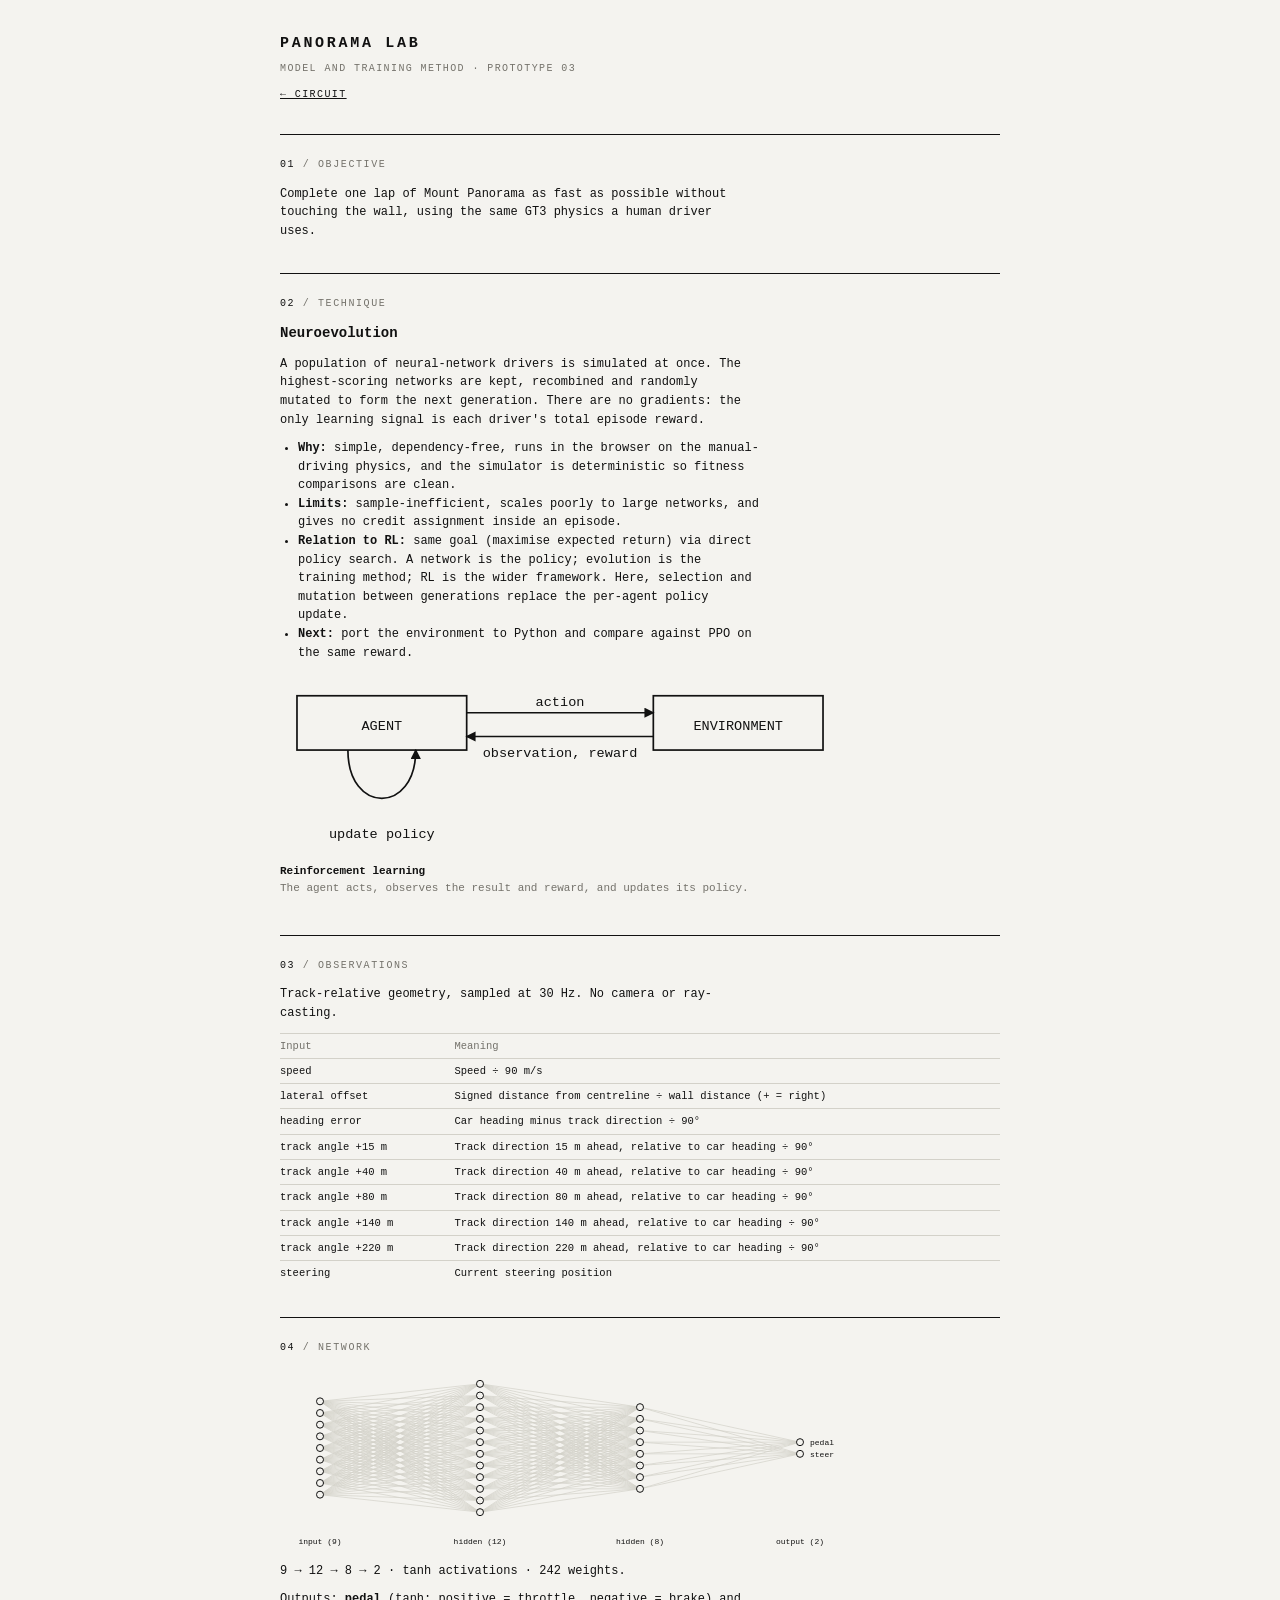
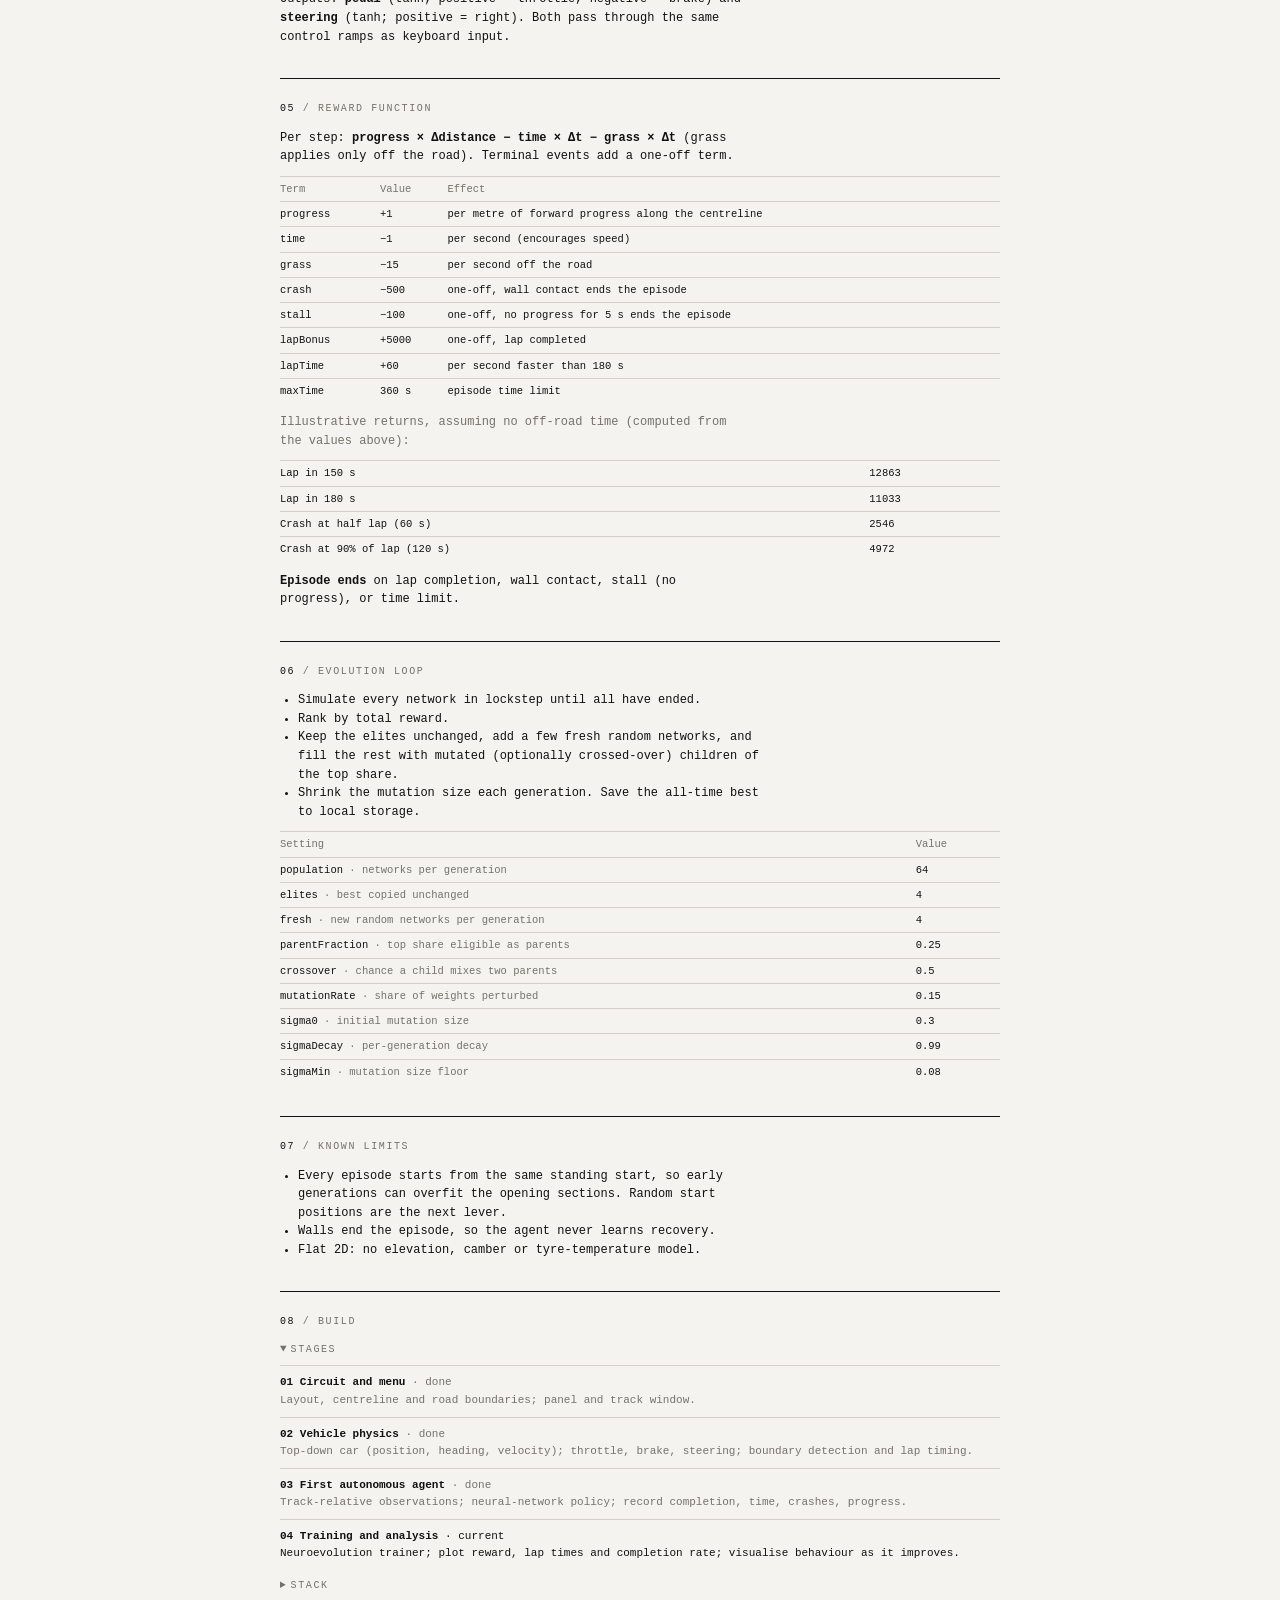
==== model.html @ cdbc01ad "Initial commit" ====
<!doctype html>
<html lang="en">
<head>
<meta charset="utf-8">
<meta name="viewport" content="width=device-width, initial-scale=1">
<title>Panorama Lab · Model</title>
<link rel="stylesheet" href="style.css">
</head>
<body class="doc">
<main>
  <header>
    <h1>Panorama Lab</h1>
    <p class="meta">Model and training method · Prototype 03</p>
    <p class="meta"><a href="index.html">← Circuit</a></p>
  </header>

  <section>
    <h2><span>01</span> / Objective</h2>
    <p>Complete one lap of Mount Panorama as fast as possible without touching the wall, using the same GT3 physics a human driver uses.</p>
  </section>

  <section>
    <h2><span>02</span> / Technique</h2>
    <h3>Neuroevolution</h3>
    <p>A population of neural-network drivers is simulated at once. The highest-scoring networks are kept, recombined and randomly mutated to form the next generation. There are no gradients: the only learning signal is each driver's total episode reward.</p>
    <ul>
      <li><b>Why:</b> simple, dependency-free, runs in the browser on the manual-driving physics, and the simulator is deterministic so fitness comparisons are clean.</li>
      <li><b>Limits:</b> sample-inefficient, scales poorly to large networks, and gives no credit assignment inside an episode.</li>
      <li><b>Relation to RL:</b> same goal (maximise expected return) via direct policy search. A network is the policy; evolution is the training method; RL is the wider framework. Here, selection and mutation between generations replace the per-agent policy update.</li>
      <li><b>Next:</b> port the environment to Python and compare against PPO on the same reward.</li>
    </ul>
    <figure>
      <svg class="fig" viewBox="0 0 330 110" role="img" aria-label="Reinforcement learning loop">
        <defs><marker id="ah" viewBox="0 0 8 8" refX="7" refY="4" markerWidth="6" markerHeight="6" orient="auto"><path d="M0 0L8 4L0 8z"/></marker></defs>
        <rect x="10" y="14" width="100" height="32"/><text x="60" y="34" text-anchor="middle">AGENT</text>
        <rect x="220" y="14" width="100" height="32"/><text x="270" y="34" text-anchor="middle">ENVIRONMENT</text>
        <path class="ar" d="M110 24H220" marker-end="url(#ah)"/><text x="165" y="20" text-anchor="middle">action</text>
        <path class="ar" d="M220 38H110" marker-end="url(#ah)"/><text x="165" y="50" text-anchor="middle">observation, reward</text>
        <path class="ar" d="M40 46C40 84 80 84 80 46" marker-end="url(#ah)"/><text x="60" y="98" text-anchor="middle">update policy</text>
      </svg>
      <figcaption><b>Reinforcement learning</b> The agent acts, observes the result and reward, and updates its policy.</figcaption>
    </figure>
  </section>

  <section>
    <h2><span>03</span> / Observations</h2>
    <p>Track-relative geometry, sampled at 30 Hz. No camera or ray-casting.</p>
    <table><thead><tr><th>Input</th><th>Meaning</th></tr></thead><tbody id="obs"></tbody></table>
  </section>

  <section>
    <h2><span>04</span> / Network</h2>
    <svg id="net" class="fig" viewBox="0 0 560 190" role="img" aria-label="Network architecture"></svg>
    <p id="net-text"></p>
    <p>Outputs: <b>pedal</b> (tanh; positive = throttle, negative = brake) and <b>steering</b> (tanh; positive = right). Both pass through the same control ramps as keyboard input.</p>
  </section>

  <section>
    <h2><span>05</span> / Reward function</h2>
    <p>Per step: <b>progress × Δdistance − time × Δt − grass × Δt</b> (grass applies only off the road). Terminal events add a one-off term.</p>
    <table><thead><tr><th>Term</th><th>Value</th><th>Effect</th></tr></thead><tbody id="reward"></tbody></table>
    <p class="muted">Illustrative returns, assuming no off-road time (computed from the values above):</p>
    <table><tbody id="examples"></tbody></table>
    <p><b>Episode ends</b> on lap completion, wall contact, stall (no progress), or time limit.</p>
  </section>

  <section>
    <h2><span>06</span> / Evolution loop</h2>
    <ul>
      <li>Simulate every network in lockstep until all have ended.</li>
      <li>Rank by total reward.</li>
      <li>Keep the elites unchanged, add a few fresh random networks, and fill the rest with mutated (optionally crossed-over) children of the top share.</li>
      <li>Shrink the mutation size each generation. Save the all-time best to local storage.</li>
    </ul>
    <table><thead><tr><th>Setting</th><th>Value</th></tr></thead><tbody id="cfg"></tbody></table>
  </section>

  <section>
    <h2><span>07</span> / Known limits</h2>
    <ul>
      <li>Every episode starts from the same standing start, so early generations can overfit the opening sections. Random start positions are the next lever.</li>
      <li>Walls end the episode, so the agent never learns recovery.</li>
      <li>Flat 2D: no elevation, camber or tyre-temperature model.</li>
    </ul>
  </section>

  <section>
    <h2><span>08</span> / Build</h2>
    <details open>
      <summary>Stages</summary>
      <ol class="stages">
        <li><b>01 Circuit and menu</b> · done<br>Layout, centreline and road boundaries; panel and track window.</li>
        <li><b>02 Vehicle physics</b> · done<br>Top-down car (position, heading, velocity); throttle, brake, steering; boundary detection and lap timing.</li>
        <li><b>03 First autonomous agent</b> · done<br>Track-relative observations; neural-network policy; record completion, time, crashes, progress.</li>
        <li class="now"><b>04 Training and analysis</b> · current<br>Neuroevolution trainer; plot reward, lap times and completion rate; visualise behaviour as it improves.</li>
      </ol>
    </details>
    <details>
      <summary>Stack</summary>
      <table>
        <thead><tr><th>Component</th><th>Technology</th><th>Purpose</th></tr></thead>
        <tbody>
          <tr><td>Interface</td><td>HTML + CSS</td><td>Layout, type, panels</td></tr>
          <tr><td>Circuit</td><td>SVG</td><td>2D geometry, zoom, overlays</td></tr>
          <tr><td>Interaction</td><td>JavaScript</td><td>Menus, controls, live metrics</td></tr>
          <tr><td>Vehicle physics</td><td>JavaScript</td><td>Steering, accel, braking, grip</td></tr>
          <tr><td>ML training</td><td>JavaScript (Python planned)</td><td>Networks, training experiments</td></tr>
          <tr><td>Later visuals</td><td>Godot / Blender</td><td>Real-time sim or 3D render</td></tr>
        </tbody>
      </table>
      <p class="muted note">Interface and simulation logic stay separate so the JS prototype can later be swapped for a Python training environment or Godot simulator.</p>
    </details>
  </section>
</main>

<script src="track.js"></script>
<script src="env.js"></script>
<script src="brain.js"></script>
<script>
  const E = Env, B = Brain, $ = (id) => document.getElementById(id), n = Math.abs;
  const rows = (id, data) => { $(id).innerHTML = data.map((r) => '<tr>' + r.map((c) => '<td>' + c + '</td>').join('') + '</tr>').join(''); };

  // Observations
  const desc = ['Speed ÷ 90 m/s', 'Signed distance from centreline ÷ wall distance (+ = right)', 'Car heading minus track direction ÷ 90°']
    .concat(E.LOOK.map((d) => 'Track direction ' + d + ' m ahead, relative to car heading ÷ 90°'), ['Current steering position']);
  rows('obs', E.OBS_NAMES.map((name, i) => [name, desc[i] || '']));

  // Network
  (function () {
    const g = $('net'), NS = 'http://www.w3.org/2000/svg', L = B.LAYERS, last = L.length - 1;
    const X = L.map((_, i) => 40 + (i * 480) / last), gap = Math.min(14, 140 / Math.max(...L));
    const Y = (c, i) => 80 + (i - (c - 1) / 2) * gap;
    const mk = (t, a, p) => { const e = document.createElementNS(NS, t); for (const k in a) e.setAttribute(k, a[k]); p.appendChild(e); return e; };
    for (let l = 0; l < last; l++)
      for (let i = 0; i < L[l]; i++) for (let j = 0; j < L[l + 1]; j++)
        mk('line', { x1: X[l], y1: Y(L[l], i), x2: X[l + 1], y2: Y(L[l + 1], j) }, g);
    L.forEach((c, l) => { for (let i = 0; i < c; i++) mk('circle', { cx: X[l], cy: Y(c, i), r: 3.5 }, g); });
    L.forEach((c, l) => {
      mk('text', { x: X[l], y: 176, 'text-anchor': 'middle' }, g).textContent =
        (l === 0 ? 'input' : l === last ? 'output' : 'hidden') + ' (' + c + ')';
    });
    ['pedal', 'steer'].forEach((t, i) => { mk('text', { x: X[last] + 10, y: Y(L[last], i) + 3 }, g).textContent = t; });
    $('net-text').textContent = L.join(' → ') + ' · tanh activations · ' + B.SIZE + ' weights.';
  })();

  // Reward
  const R = E.REWARD;
  rows('reward', [
    ['progress', '+' + n(R.progress), 'per metre of forward progress along the centreline'],
    ['time', '−' + n(R.time), 'per second (encourages speed)'],
    ['grass', '−' + n(R.grass), 'per second off the road'],
    ['crash', '−' + n(R.crash), 'one-off, wall contact ends the episode'],
    ['stall', '−' + n(R.stall), 'one-off, no progress for ' + R.stallTime + ' s ends the episode'],
    ['lapBonus', '+' + n(R.lapBonus), 'one-off, lap completed'],
    ['lapTime', '+' + n(R.lapTime), 'per second faster than ' + R.refTime + ' s'],
    ['maxTime', R.maxTime + ' s', 'episode time limit']
  ]);
  const full = (t) => Math.round(E.LAP_M * n(R.progress) - n(R.time) * t + n(R.lapBonus) + n(R.lapTime) * Math.max(0, R.refTime - t));
  const part = (f, t) => Math.round(E.LAP_M * f * n(R.progress) - n(R.time) * t - n(R.crash));
  rows('examples', [
    ['Lap in 150 s', full(150)],
    ['Lap in 180 s', full(180)],
    ['Crash at half lap (60 s)', part(0.5, 60)],
    ['Crash at 90% of lap (120 s)', part(0.9, 120)]
  ]);

  // Evolution settings
  const cd = {
    population: 'networks per generation', elites: 'best copied unchanged', fresh: 'new random networks per generation',
    parentFraction: 'top share eligible as parents', crossover: 'chance a child mixes two parents',
    mutationRate: 'share of weights perturbed', sigma0: 'initial mutation size', sigmaDecay: 'per-generation decay', sigmaMin: 'mutation size floor'
  };
  rows('cfg', Object.keys(B.CONFIG).map((k) => [k + (cd[k] ? ' <span class="muted">· ' + cd[k] + '</span>' : ''), B.CONFIG[k]]));
</script>
</body>
</html>
---- style.css ----
:root {
  --bg: #f4f3ef; --ink: #111; --mute: #74726b; --soft: #d3d1c9; --accent: #b5522b;
  --mono: ui-monospace, "SF Mono", Menlo, Consolas, monospace;
}
* { box-sizing: border-box; margin: 0; padding: 0; }
body {
  background: var(--bg); color: var(--ink); font: 12px/1.55 var(--mono);
  display: grid; grid-template-columns: 340px minmax(0, 1fr); height: 100vh; overflow: hidden;
}

/* type */
h1 { font-size: 15px; font-weight: 600; letter-spacing: .18em; text-transform: uppercase; margin-bottom: 6px; }
h2 { font-size: 10px; font-weight: 500; letter-spacing: .16em; text-transform: uppercase; color: var(--mute); margin-bottom: 12px; }
h2 span { color: var(--ink); }
h3 { font-size: 14px; font-weight: 600; margin-bottom: 10px; }
.meta, .label { font-size: 10px; letter-spacing: .14em; text-transform: uppercase; color: var(--mute); }
.label { margin: 16px 0 6px; }
.muted, .mute { color: var(--mute); }
.note { font-size: 11px; margin-top: 10px; }

/* panel */
.panel { overflow: auto; border-right: 1px solid var(--ink); }
.panel > * { padding: 18px 20px; border-bottom: 1px solid var(--ink); }
.panel > *:last-child { border-bottom: 0; }
.kv { display: grid; grid-template-columns: auto 1fr; gap: 4px 14px; }
.kv dt { color: var(--mute); }
.episode { display: block; font-size: 30px; font-weight: 600; letter-spacing: .04em; line-height: 1.1; }
.row { display: flex; justify-content: space-between; }
.out { margin-bottom: 10px; }
.meter { position: relative; height: 4px; background: var(--soft); margin-top: 4px; }
.meter i { position: absolute; top: 0; bottom: 0; left: 0; width: 0; background: var(--ink); }
.meter.centre::after { content: ""; position: absolute; left: 50%; top: -3px; bottom: -3px; width: 1px; background: var(--mute); }

/* figures */
figure { margin-bottom: 16px; }
figcaption { font-size: 11px; color: var(--mute); }
figcaption b { display: block; color: var(--ink); font-weight: 600; }
.fig { width: 100%; height: auto; display: block; margin-bottom: 4px; }
.fig line { stroke: var(--soft); stroke-width: .7; }
.fig line.ax { stroke: var(--ink); stroke-width: 1; }
.fig circle { fill: var(--bg); stroke: var(--ink); stroke-width: 1; }
.fig rect { fill: none; stroke: var(--ink); }
.fig text { font: 8px var(--mono); fill: var(--ink); }
.fig text.mute { fill: var(--mute); }
.fig .ar { stroke: var(--ink); fill: none; stroke-width: 1; }
#ah path { fill: var(--ink); }

/* details */
details { margin-bottom: 8px; }
summary { cursor: pointer; font-size: 10px; letter-spacing: .16em; text-transform: uppercase; color: var(--mute); margin-bottom: 8px; }
.stages { list-style: none; }
.stages li { padding: 8px 0; border-top: 1px solid var(--soft); color: var(--mute); font-size: 11px; }
.stages li b { color: var(--ink); }
.stages li.now { color: var(--ink); }
table { width: 100%; border-collapse: collapse; font-size: 10.5px; }
th, td { text-align: left; vertical-align: top; padding: 4px 8px 4px 0; border-top: 1px solid var(--soft); }
th { color: var(--mute); font-weight: 500; }

/* viewport */
.view { display: grid; grid-template-rows: auto minmax(0, 1fr) auto; min-width: 0; min-height: 0; }
.bar-t, .bar-b {
  display: flex; align-items: baseline; gap: 20px; padding: 12px 18px;
  font-size: 10px; letter-spacing: .14em; text-transform: uppercase; color: var(--mute);
}
.bar-t { border-bottom: 1px solid var(--ink); }
.bar-b { border-top: 1px solid var(--ink); }
.bar-t b, .bar-b b { color: var(--ink); font-weight: 600; }
.sp { margin-left: auto; }
button {
  font: inherit; letter-spacing: .14em; text-transform: uppercase; color: var(--ink);
  background: none; border: 1px solid var(--ink); padding: 2px 10px; cursor: pointer;
}
button:hover { background: var(--ink); color: var(--bg); }

/* circuit */
#circuit { width: 100%; height: 100%; display: block; cursor: grab; touch-action: none; }
#circuit:active { cursor: grabbing; }
.road { fill: rgba(17, 17, 17, .045); fill-rule: evenodd; stroke: none; }
.edge { fill: none; stroke: var(--ink); stroke-width: 1.2; vector-effect: non-scaling-stroke; }
.mid  { fill: none; stroke: var(--mute); stroke-width: 1; stroke-dasharray: 4 5; vector-effect: non-scaling-stroke; }
.sf   { stroke: var(--accent); stroke-width: 3; vector-effect: non-scaling-stroke; }
.dir  { fill: var(--accent); }
.lead { stroke: var(--soft); stroke-width: 1; vector-effect: non-scaling-stroke; }
.dot  { fill: var(--ink); }
.dot.sf-tag { fill: var(--accent); }
.lbl  { font-family: var(--mono); fill: var(--ink); letter-spacing: .04em; pointer-events: none; }
.lbl.sf-tag { fill: var(--accent); font-weight: 600; }
.car  { fill: var(--accent); }

@media (max-width: 820px) {
  body { grid-template-columns: 1fr; height: auto; overflow: auto; }
  .panel { border-right: 0; border-bottom: 1px solid var(--ink); overflow: visible; }
  .view { height: 80vh; }
}

/* training */
.btns { display: flex; flex-wrap: wrap; gap: 6px; margin-bottom: 12px; }
.btns button.on { background: var(--ink); color: var(--bg); }
select { font: inherit; color: var(--ink); background: none; border: 1px solid var(--ink); padding: 1px 6px; margin-left: 8px; }
a { color: var(--ink); }
.ag { fill: var(--mute); opacity: .55; }
.ag.lead { fill: var(--accent); opacity: 1; }
#chart path { fill: none; stroke-width: 1.2; }
#c-best { stroke: var(--accent); }
#c-mean { stroke: var(--mute); stroke-dasharray: 3 3; }

/* documentation page */
body.doc { display: block; height: auto; overflow: auto; }
.doc main { max-width: 760px; margin: 0 auto; padding: 32px 20px 64px; }
.doc section { padding: 22px 0; border-top: 1px solid var(--ink); }
.doc header { padding-bottom: 22px; }
.doc p, .doc ul { max-width: 64ch; margin-bottom: 10px; }
.doc ul { margin-left: 18px; }
.doc table { margin-bottom: 10px; }
.doc td:first-child { white-space: nowrap; }
.doc .fig { max-width: 560px; }
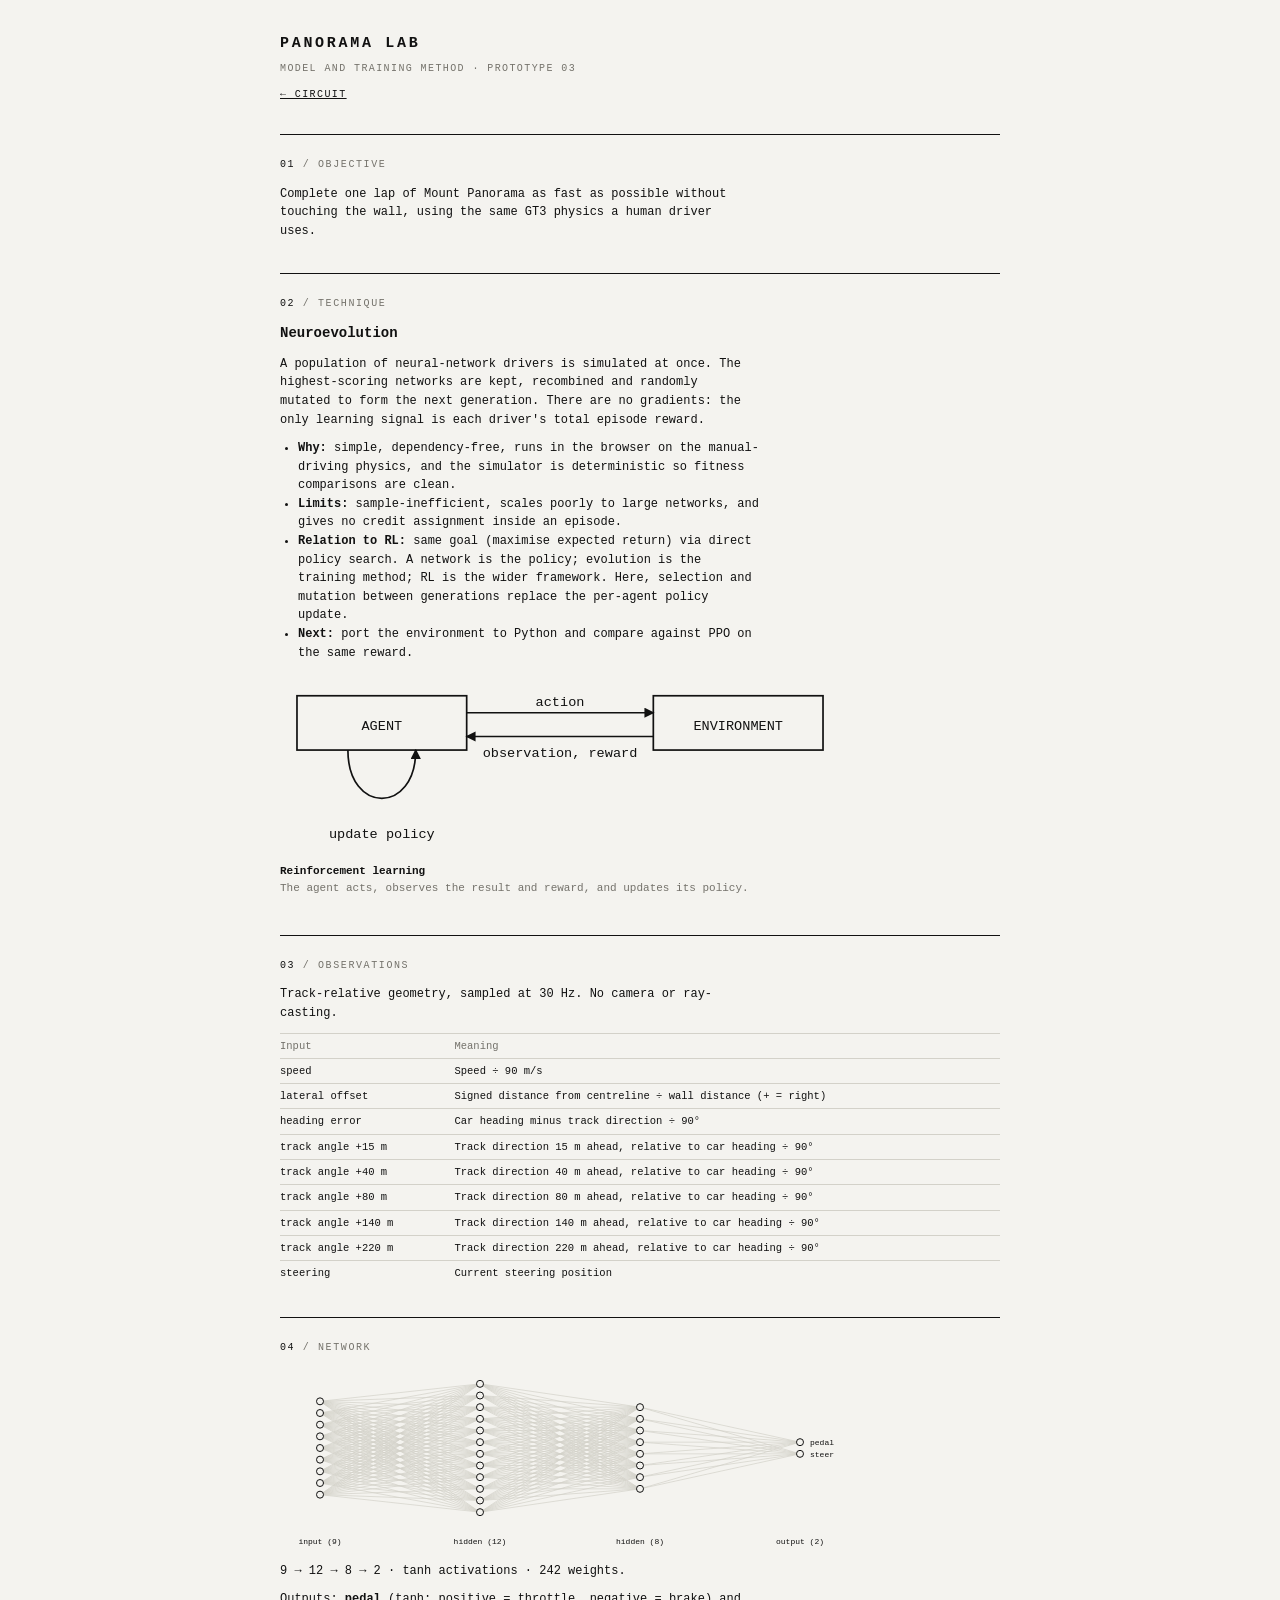
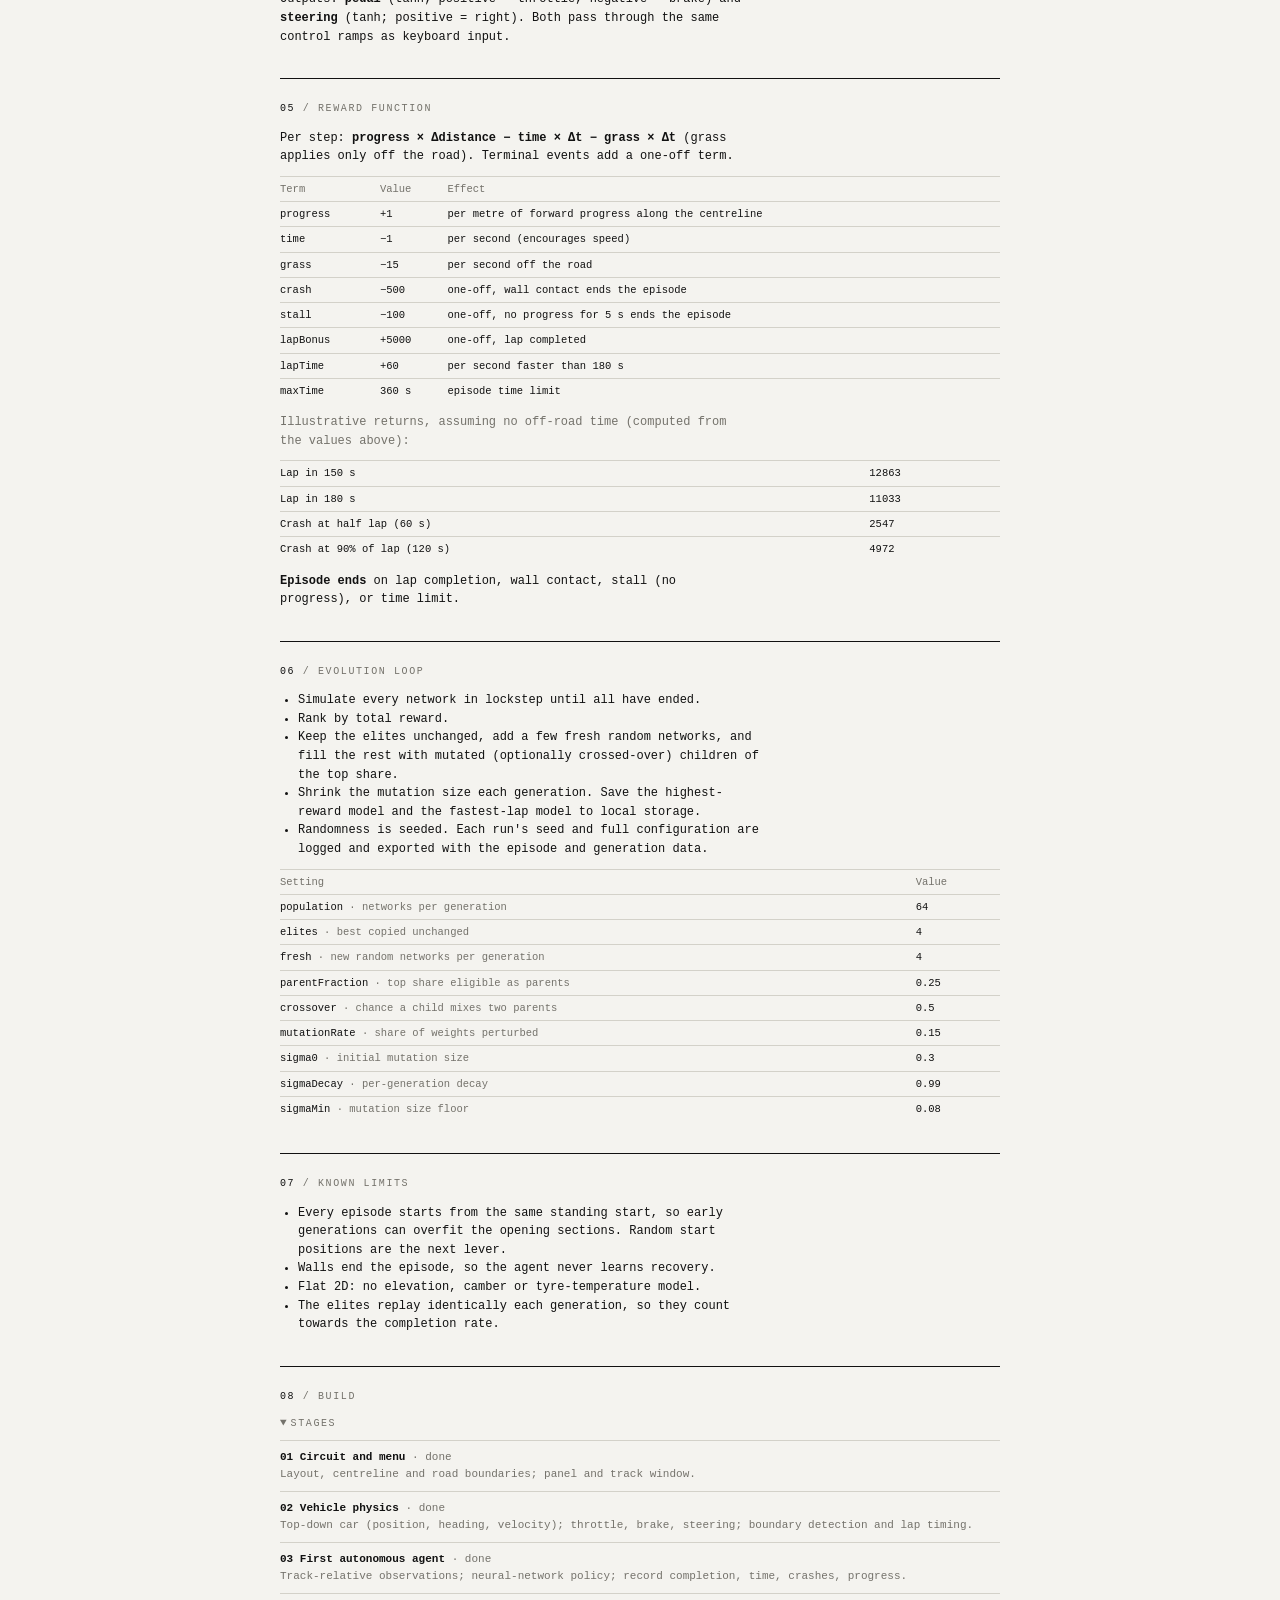
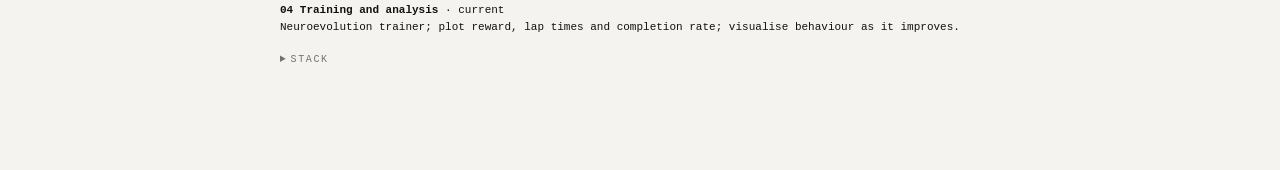
==== commit 7f647b7f: "final prototype 01" ====
--- a/model.html
+++ b/model.html
@@ -70,7 +70,8 @@
       <li>Simulate every network in lockstep until all have ended.</li>
       <li>Rank by total reward.</li>
       <li>Keep the elites unchanged, add a few fresh random networks, and fill the rest with mutated (optionally crossed-over) children of the top share.</li>
-      <li>Shrink the mutation size each generation. Save the all-time best to local storage.</li>
+      <li>Shrink the mutation size each generation. Save the highest-reward model and the fastest-lap model to local storage.</li>
+      <li>Randomness is seeded. Each run's seed and full configuration are logged and exported with the episode and generation data.</li>
     </ul>
     <table><thead><tr><th>Setting</th><th>Value</th></tr></thead><tbody id="cfg"></tbody></table>
   </section>
@@ -81,6 +82,7 @@
       <li>Every episode starts from the same standing start, so early generations can overfit the opening sections. Random start positions are the next lever.</li>
       <li>Walls end the episode, so the agent never learns recovery.</li>
       <li>Flat 2D: no elevation, camber or tyre-temperature model.</li>
+      <li>The elites replay identically each generation, so they count towards the completion rate.</li>
     </ul>
   </section>
 
@@ -118,33 +120,79 @@
 <script src="brain.js"></script>
 <script>
   const E = Env, B = Brain, $ = (id) => document.getElementById(id), n = Math.abs;
-  const rows = (id, data) => { $(id).innerHTML = data.map((r) => '<tr>' + r.map((c) => '<td>' + c + '</td>').join('') + '</tr>').join(''); };
+  const rows = (id, data) => {
+    $(id).innerHTML = data.map((r) =>
+      '<tr>' + r.map((c) => '<td>' + c + '</td>').join('') + '</tr>'
+    ).join('');
+  };
 
   // Observations
-  const desc = ['Speed ÷ 90 m/s', 'Signed distance from centreline ÷ wall distance (+ = right)', 'Car heading minus track direction ÷ 90°']
-    .concat(E.LOOK.map((d) => 'Track direction ' + d + ' m ahead, relative to car heading ÷ 90°'), ['Current steering position']);
+  const desc = [
+    'Speed ÷ 90 m/s',
+    'Signed distance from centreline ÷ wall distance (+ = right)',
+    'Car heading minus track direction ÷ 90°'
+  ].concat(
+    E.LOOK.map((d) => 'Track direction ' + d + ' m ahead, relative to car heading ÷ 90°'),
+    ['Current steering position']
+  );
+
   rows('obs', E.OBS_NAMES.map((name, i) => [name, desc[i] || '']));
 
   // Network
   (function () {
     const g = $('net'), NS = 'http://www.w3.org/2000/svg', L = B.LAYERS, last = L.length - 1;
-    const X = L.map((_, i) => 40 + (i * 480) / last), gap = Math.min(14, 140 / Math.max(...L));
+    const X = L.map((_, i) => 40 + (i * 480) / last);
+    const gap = Math.min(14, 140 / Math.max(...L));
     const Y = (c, i) => 80 + (i - (c - 1) / 2) * gap;
-    const mk = (t, a, p) => { const e = document.createElementNS(NS, t); for (const k in a) e.setAttribute(k, a[k]); p.appendChild(e); return e; };
-    for (let l = 0; l < last; l++)
-      for (let i = 0; i < L[l]; i++) for (let j = 0; j < L[l + 1]; j++)
-        mk('line', { x1: X[l], y1: Y(L[l], i), x2: X[l + 1], y2: Y(L[l + 1], j) }, g);
-    L.forEach((c, l) => { for (let i = 0; i < c; i++) mk('circle', { cx: X[l], cy: Y(c, i), r: 3.5 }, g); });
+
+    const mk = (t, a, p) => {
+      const e = document.createElementNS(NS, t);
+      for (const k in a) e.setAttribute(k, a[k]);
+      p.appendChild(e);
+      return e;
+    };
+
+    for (let l = 0; l < last; l++) {
+      for (let i = 0; i < L[l]; i++) {
+        for (let j = 0; j < L[l + 1]; j++) {
+          mk('line', {
+            x1: X[l],
+            y1: Y(L[l], i),
+            x2: X[l + 1],
+            y2: Y(L[l + 1], j)
+          }, g);
+        }
+      }
+    }
+
     L.forEach((c, l) => {
-      mk('text', { x: X[l], y: 176, 'text-anchor': 'middle' }, g).textContent =
+      for (let i = 0; i < c; i++) {
+        mk('circle', { cx: X[l], cy: Y(c, i), r: 3.5 }, g);
+      }
+    });
+
+    L.forEach((c, l) => {
+      mk('text', {
+        x: X[l],
+        y: 176,
+        'text-anchor': 'middle'
+      }, g).textContent =
         (l === 0 ? 'input' : l === last ? 'output' : 'hidden') + ' (' + c + ')';
     });
-    ['pedal', 'steer'].forEach((t, i) => { mk('text', { x: X[last] + 10, y: Y(L[last], i) + 3 }, g).textContent = t; });
+
+    ['pedal', 'steer'].forEach((t, i) => {
+      mk('text', {
+        x: X[last] + 10,
+        y: Y(L[last], i) + 3
+      }, g).textContent = t;
+    });
+
     $('net-text').textContent = L.join(' → ') + ' · tanh activations · ' + B.SIZE + ' weights.';
   })();
 
   // Reward
   const R = E.REWARD;
+
   rows('reward', [
     ['progress', '+' + n(R.progress), 'per metre of forward progress along the centreline'],
     ['time', '−' + n(R.time), 'per second (encourages speed)'],
@@ -155,8 +203,20 @@
     ['lapTime', '+' + n(R.lapTime), 'per second faster than ' + R.refTime + ' s'],
     ['maxTime', R.maxTime + ' s', 'episode time limit']
   ]);
-  const full = (t) => Math.round(E.LAP_M * n(R.progress) - n(R.time) * t + n(R.lapBonus) + n(R.lapTime) * Math.max(0, R.refTime - t));
-  const part = (f, t) => Math.round(E.LAP_M * f * n(R.progress) - n(R.time) * t - n(R.crash));
+
+  const full = (t) => Math.round(
+    E.LAP_M * n(R.progress) -
+    n(R.time) * t +
+    n(R.lapBonus) +
+    n(R.lapTime) * Math.max(0, R.refTime - t)
+  );
+
+  const part = (f, t) => Math.round(
+    E.LAP_M * f * n(R.progress) -
+    n(R.time) * t -
+    n(R.crash)
+  );
+
   rows('examples', [
     ['Lap in 150 s', full(150)],
     ['Lap in 180 s', full(180)],
@@ -166,11 +226,21 @@
 
   // Evolution settings
   const cd = {
-    population: 'networks per generation', elites: 'best copied unchanged', fresh: 'new random networks per generation',
-    parentFraction: 'top share eligible as parents', crossover: 'chance a child mixes two parents',
-    mutationRate: 'share of weights perturbed', sigma0: 'initial mutation size', sigmaDecay: 'per-generation decay', sigmaMin: 'mutation size floor'
+    population: 'networks per generation',
+    elites: 'best copied unchanged',
+    fresh: 'new random networks per generation',
+    parentFraction: 'top share eligible as parents',
+    crossover: 'chance a child mixes two parents',
+    mutationRate: 'share of weights perturbed',
+    sigma0: 'initial mutation size',
+    sigmaDecay: 'per-generation decay',
+    sigmaMin: 'mutation size floor'
   };
-  rows('cfg', Object.keys(B.CONFIG).map((k) => [k + (cd[k] ? ' <span class="muted">· ' + cd[k] + '</span>' : ''), B.CONFIG[k]]));
+
+  rows('cfg', Object.keys(B.CONFIG).map((k) => [
+    k + (cd[k] ? ' <span class="muted">· ' + cd[k] + '</span>' : ''),
+    B.CONFIG[k]
+  ]));
 </script>
 </body>
 </html>
--- a/style.css
+++ b/style.css
@@ -113,4 +113,163 @@
 .doc ul { margin-left: 18px; }
 .doc table { margin-bottom: 10px; }
 .doc td:first-child { white-space: nowrap; }
-.doc .fig { max-width: 560px; }+.doc .fig { max-width: 560px; }
+
+.network-panel {
+  position: absolute;
+  z-index: 20;
+  top: 56px;
+  right: 16px;
+  width: min(560px, calc(100% - 32px));
+  max-height: calc(100% - 100px);
+  overflow: auto;
+  box-sizing: border-box;
+  padding: 18px;
+  background: #fefefe;
+  color: #2a2a2a;
+  border: 1px solid #2a2a2a;
+}
+
+.network-panel[hidden] {
+  display: none;
+}
+
+/* Header */
+.network-header {
+  display: flex;
+  justify-content: space-between;
+  align-items: flex-start;
+  gap: 16px;
+}
+
+.network-header h2 {
+  margin: 0;
+  font-size: 1.1rem;
+}
+
+.network-header p {
+  margin: 6px 0 12px;
+}
+
+#network-close {
+  flex-shrink: 0;
+  font-size: 1.4rem;
+  line-height: 1;
+  padding: 4px 8px;
+}
+
+/* Neural network diagram */
+#network-live {
+  display: block;
+  width: 100%;
+  height: auto;
+  overflow: visible;
+}
+
+/* Input observations beneath the diagram */
+.network-inputs {
+  border-top: 1px solid #d8d8d8;
+  padding-top: 12px;
+  margin-top: 8px;
+}
+
+.network-section-heading {
+  display: flex;
+  justify-content: space-between;
+  align-items: center;
+  gap: 12px;
+  margin-bottom: 10px;
+  color: #888888;
+  font-size: 10px;
+  letter-spacing: 0.08em;
+}
+
+#network-input-list {
+  display: grid;
+  grid-template-columns: repeat(2, minmax(0, 1fr));
+  gap: 8px 18px;
+}
+
+.network-input-row {
+  display: grid;
+  grid-template-columns: 24px minmax(20px, 1fr) 48px;
+  align-items: center;
+  gap: 8px;
+  min-width: 0;
+  font-size: 11px;
+  font-variant-numeric: tabular-nums;
+}
+
+.network-input-name {
+  color: #888888;
+}
+
+.network-input-meter {
+  height: 4px;
+  min-width: 0;
+  overflow: hidden;
+  background: #e8e8e8;
+}
+
+.network-input-meter i {
+  display: block;
+  height: 100%;
+  background: #d64545;
+  transition: width 80ms linear;
+}
+
+.network-input-meter i.negative {
+  background: #2a2a2a;
+}
+
+.network-input-value {
+  color: #2a2a2a;
+  text-align: right;
+}
+
+/* Output readouts */
+.network-readouts {
+  display: grid;
+  grid-template-columns: 1fr 1fr;
+  gap: 12px;
+  border-top: 1px solid #2a2a2a;
+  padding-top: 12px;
+  margin-top: 12px;
+}
+
+.network-readouts div {
+  display: grid;
+  gap: 5px;
+}
+
+.network-readouts strong {
+  font-variant-numeric: tabular-nums;
+  font-size: 1.2rem;
+}
+
+/* Connection and activation legend */
+.network-legend {
+  font-size: 0.75rem;
+  margin-bottom: 0;
+}
+
+/* Responsive layout */
+@media (max-width: 650px) {
+  .network-panel {
+    top: 48px;
+    right: 8px;
+    width: calc(100% - 16px);
+    max-height: calc(100% - 64px);
+    padding: 12px;
+  }
+}
+
+@media (max-width: 480px) {
+  #network-input-list {
+    grid-template-columns: minmax(0, 1fr);
+  }
+
+  .network-input-row {
+    grid-template-columns: 24px minmax(20px, 1fr) 48px;
+  }
+}
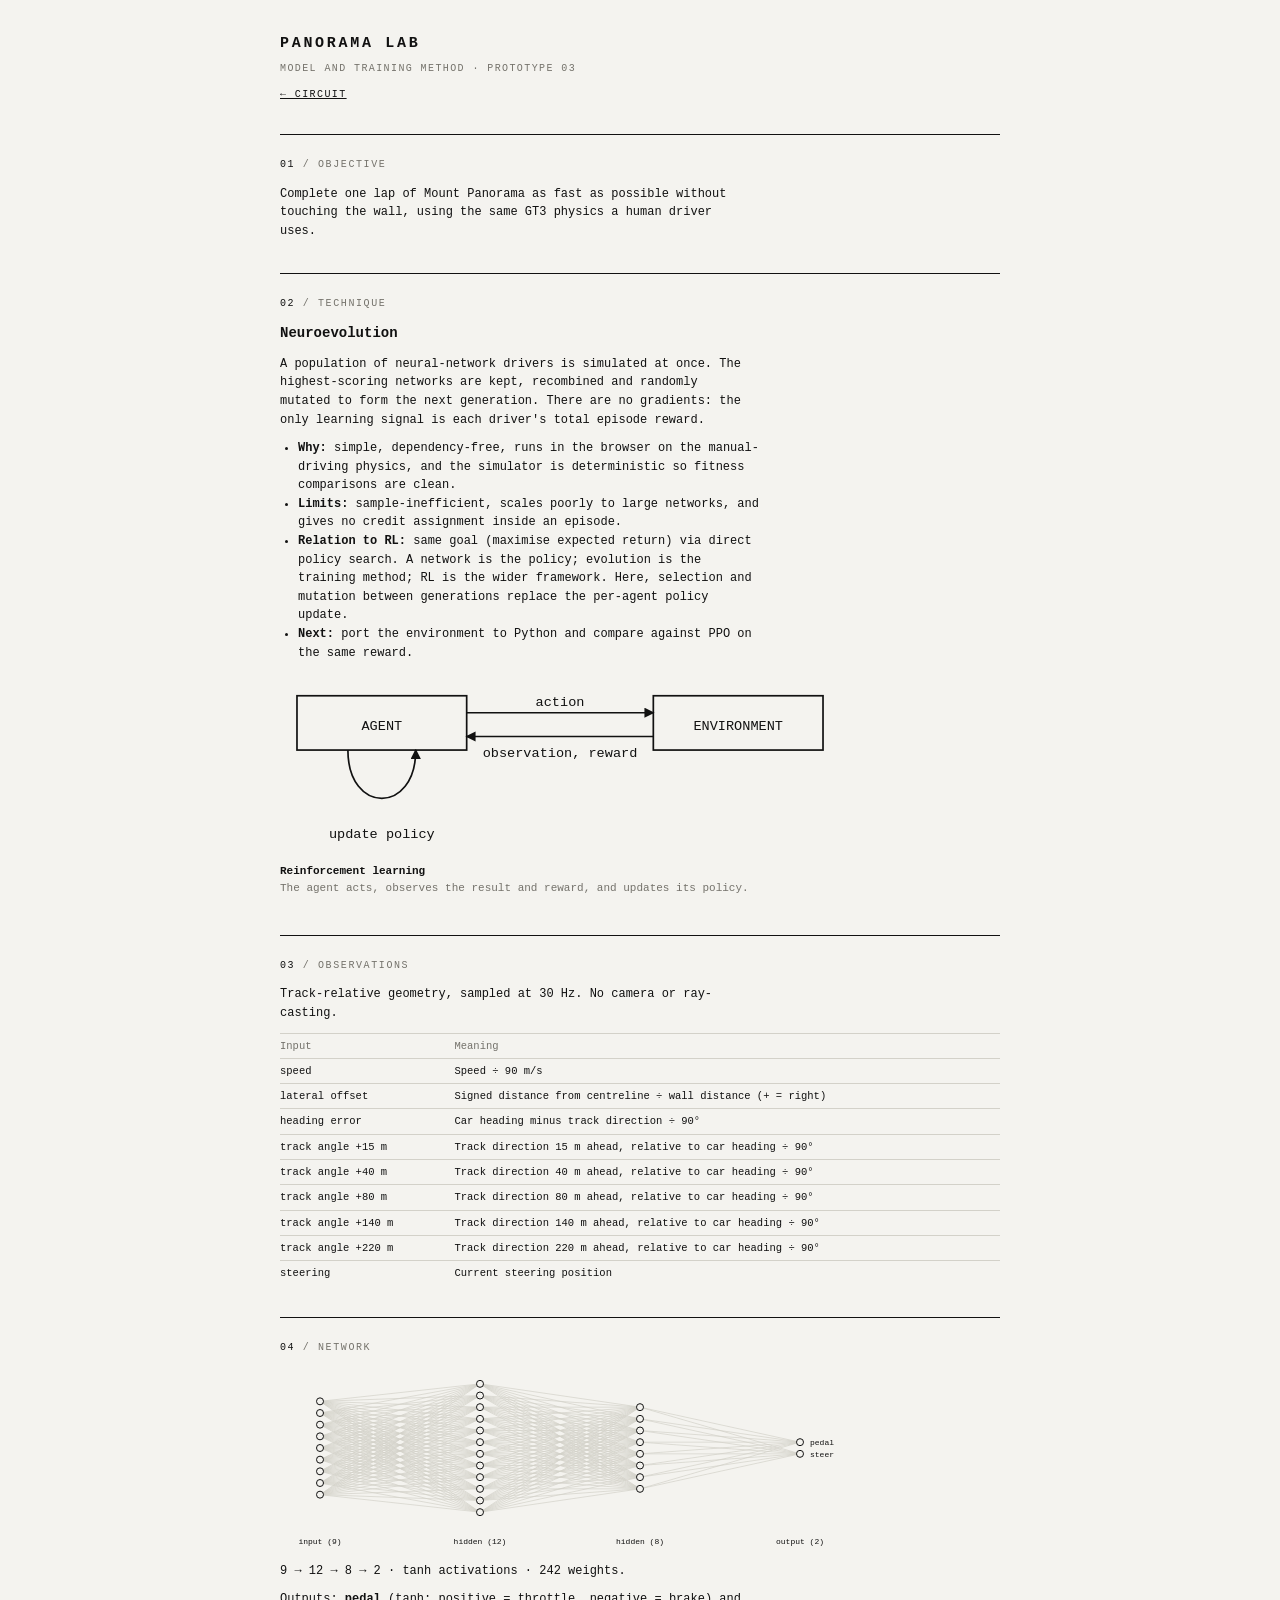
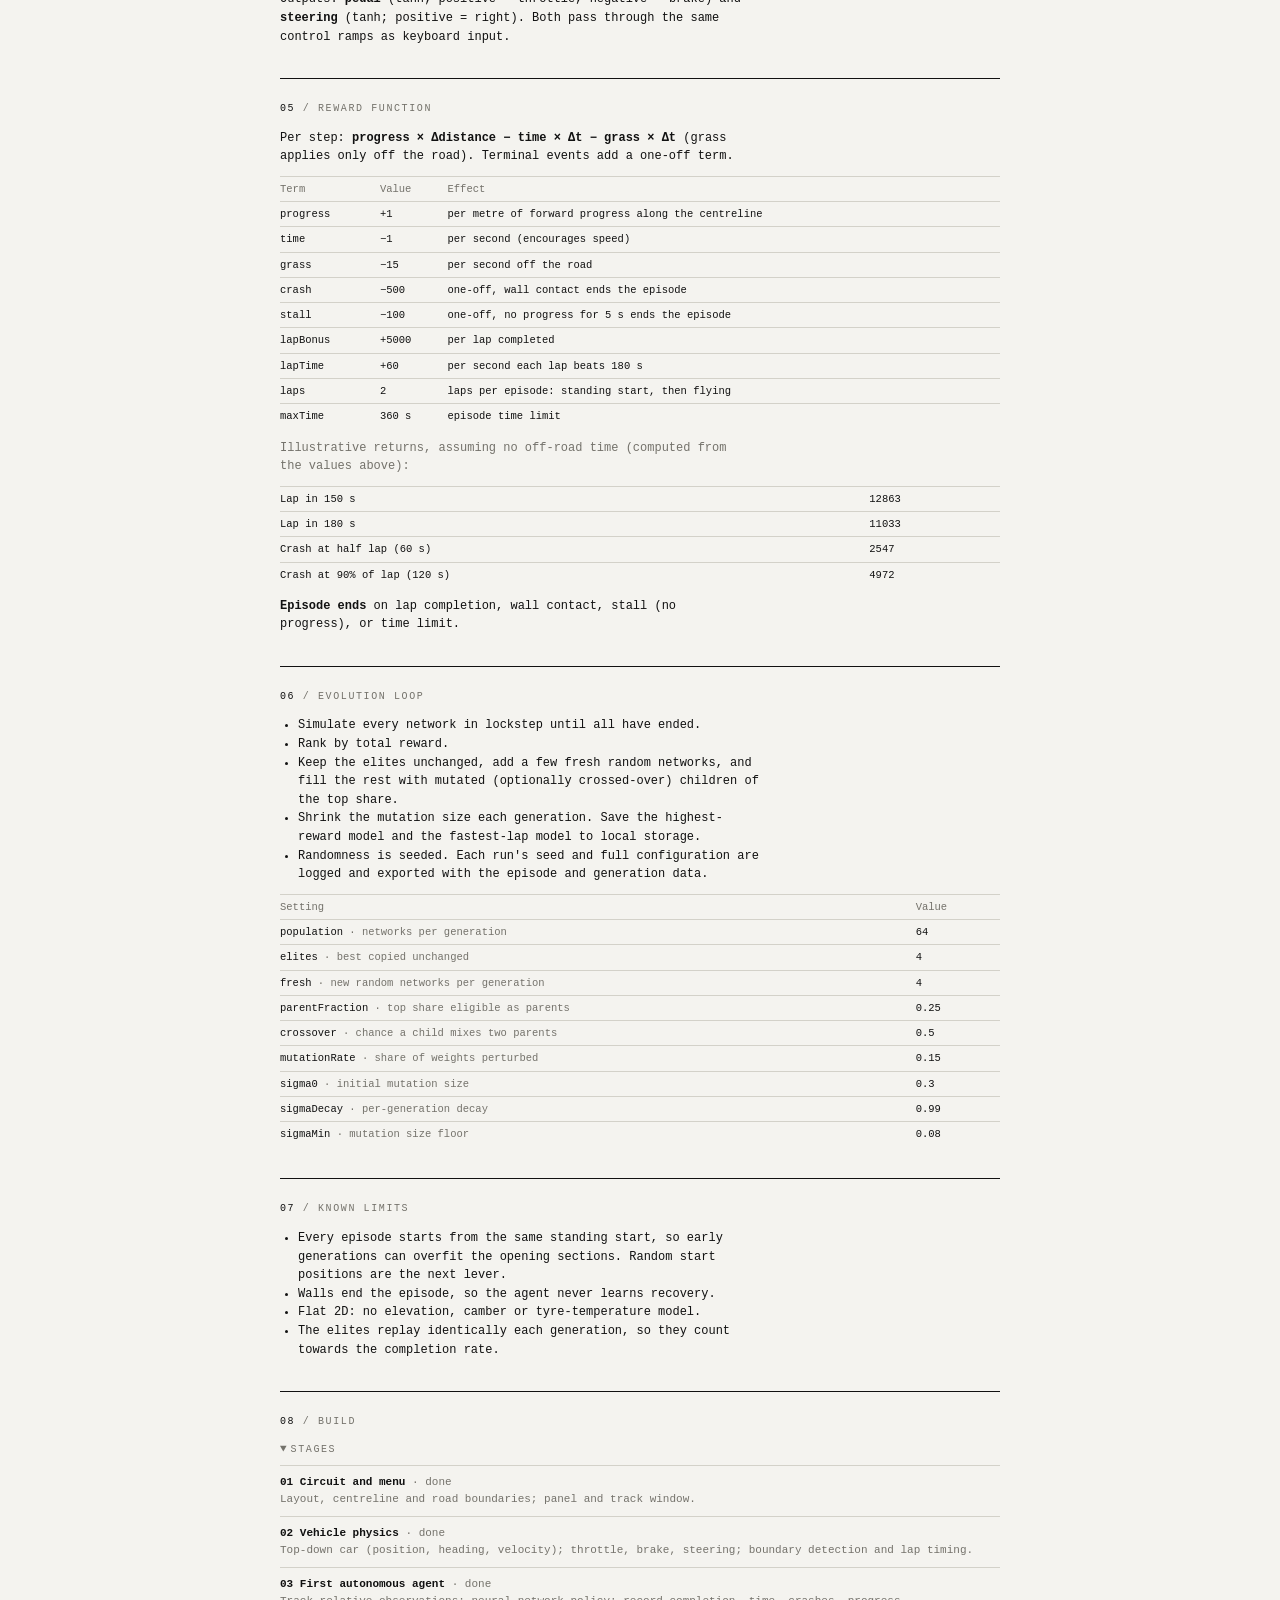
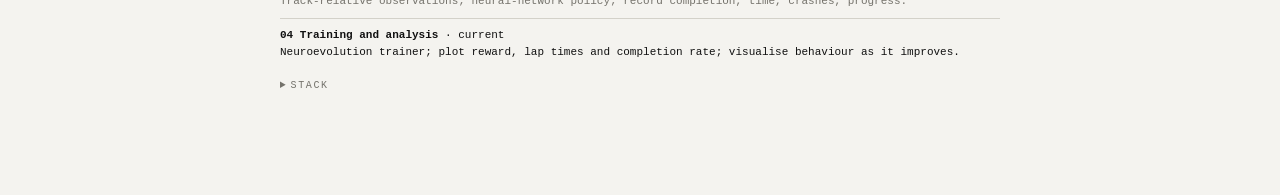
==== commit c6d4c1c1: "Car that slides like ACC, fitted from an imported session Dynamic bicycle model with tyre peak, load" ====
--- a/model.html
+++ b/model.html
@@ -199,8 +199,9 @@
     ['grass', '−' + n(R.grass), 'per second off the road'],
     ['crash', '−' + n(R.crash), 'one-off, wall contact ends the episode'],
     ['stall', '−' + n(R.stall), 'one-off, no progress for ' + R.stallTime + ' s ends the episode'],
-    ['lapBonus', '+' + n(R.lapBonus), 'one-off, lap completed'],
-    ['lapTime', '+' + n(R.lapTime), 'per second faster than ' + R.refTime + ' s'],
+    ['lapBonus', '+' + n(R.lapBonus), 'per lap completed'],
+    ['lapTime', '+' + n(R.lapTime), 'per second each lap beats ' + R.refTime + ' s'],
+    ['laps', String(R.laps), 'laps per episode: standing start, then flying'],
     ['maxTime', R.maxTime + ' s', 'episode time limit']
   ]);
 
--- a/style.css
+++ b/style.css
@@ -71,6 +71,27 @@
   background: none; border: 1px solid var(--ink); padding: 2px 10px; cursor: pointer;
 }
 button:hover { background: var(--ink); color: var(--bg); }
+button:disabled { opacity: .35; pointer-events: none; }
+.file-btn {
+  font: inherit; letter-spacing: .14em; text-transform: uppercase; color: var(--ink);
+  border: 1px solid var(--ink); padding: 2px 10px; cursor: pointer;
+}
+.file-btn:hover { background: var(--ink); color: var(--bg); }
+
+/* track maker */
+.maker { position: fixed; inset: 0; z-index: 50; background: rgba(17, 17, 17, .35); display: grid; place-items: center; }
+.maker[hidden] { display: none; }
+.maker-box { width: min(1400px, 96vw); height: min(900px, 92vh); background: var(--bg); border: 1px solid var(--ink);
+  display: grid; grid-template-rows: auto minmax(0, 1fr); }
+.maker-body { display: grid; grid-template-columns: 260px minmax(0, 1fr); min-height: 0; }
+.maker-side { padding: 14px 18px; border-right: 1px solid var(--ink); overflow: auto; }
+.maker-side input[type=range] { width: 100%; }
+.maker-canvas { min-width: 0; min-height: 0; }
+.maker-canvas canvas { display: block; cursor: crosshair; }
+.mk-field { display: block; margin-bottom: 8px; color: var(--mute); }
+.mk-field input[type=text], .mk-field input[type=number] {
+  display: block; width: 100%; font: inherit; color: var(--ink); background: none; border: 1px solid var(--ink); padding: 2px 6px; margin-top: 2px;
+}
 
 /* circuit */
 #circuit { width: 100%; height: 100%; display: block; cursor: grab; touch-action: none; }
